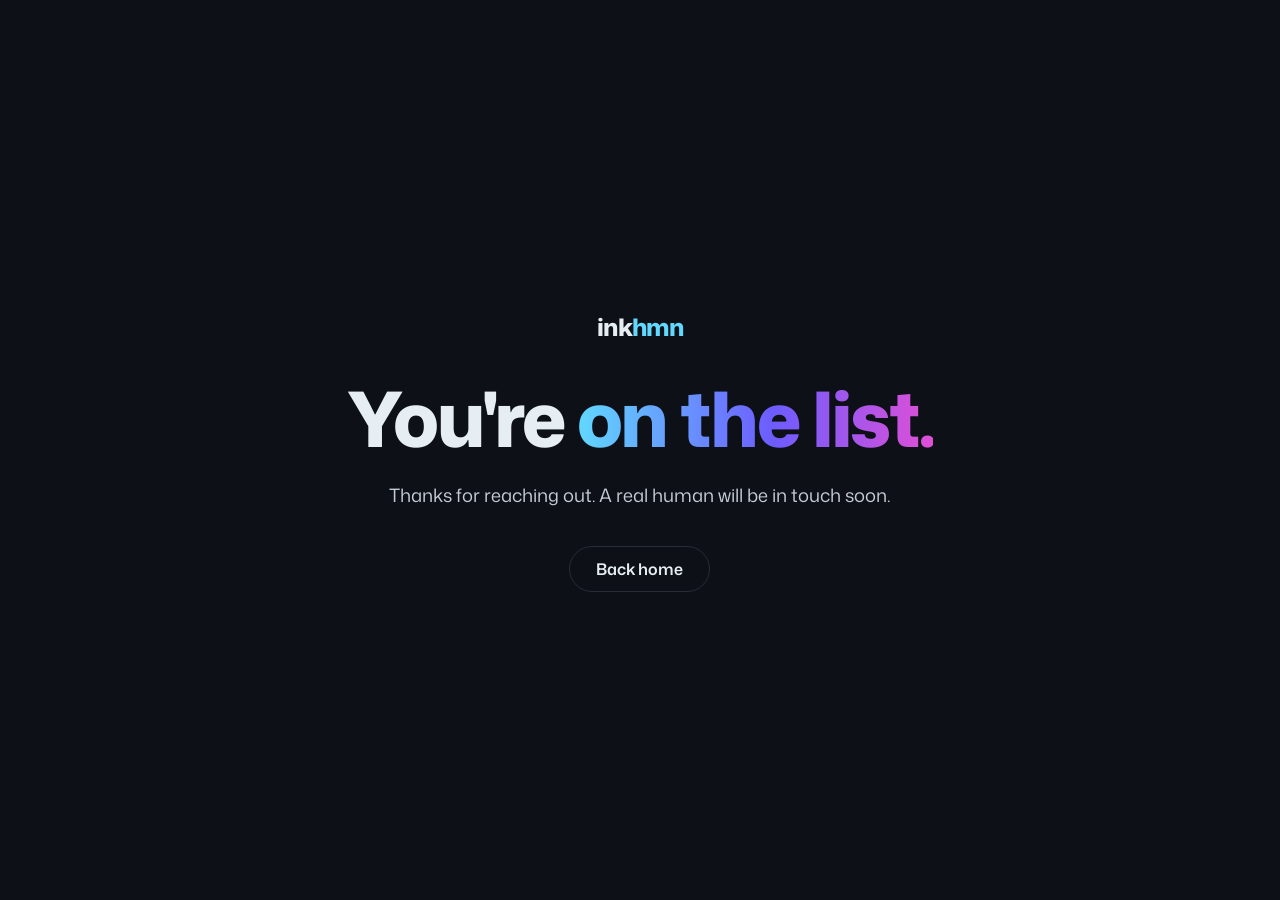
==== thanks.html @ 6af5d6a3 "Add inkhmn landing page for Netlify Static HTML/CSS landing page for a curated ink company, styled a" ====
<!doctype html>
<html lang="en">
<head>
  <meta charset="utf-8" />
  <meta name="viewport" content="width=device-width, initial-scale=1" />
  <title>You're on the list · inkhmn</title>
  <meta name="theme-color" content="#0D1117" />
  <link rel="icon" href="/favicon.svg" type="image/svg+xml" />
  <link rel="preconnect" href="https://fonts.googleapis.com" />
  <link rel="preconnect" href="https://fonts.gstatic.com" crossorigin />
  <link href="https://fonts.googleapis.com/css2?family=Mona+Sans:wght@200..900&display=swap" rel="stylesheet" />
  <link rel="stylesheet" href="/styles.css" />
</head>
<body>
  <main class="thanks">
    <div>
      <a href="/" class="wordmark">ink<span>hmn</span></a>
      <h1 style="margin-top:32px">You're <span class="grad">on the list.</span></h1>
      <p class="lede" style="margin:24px auto 36px">Thanks for reaching out. A real human will be in touch soon.</p>
      <a href="/" class="btn btn--ghost">Back home</a>
    </div>
  </main>
</body>
</html>
---- styles.css ----
:root {
  --bg: #0d1117;
  --bg-deep: #04121b;
  --surface: #161b22;
  --border: #262d36;
  --text: #e6edf3;
  --muted: #9fa8b3;
  --soft: #c3cbd4;
  --cyan: #61d8fe;
  --magenta: #e04fd6;
  --indigo: #6d5cff;
  --radius: 14px;
  --font: "Mona Sans", ui-sans-serif, system-ui, -apple-system, "Segoe UI", sans-serif;
}

* { box-sizing: border-box; }

html { scroll-behavior: smooth; }

body {
  margin: 0;
  background: var(--bg);
  color: var(--text);
  font-family: var(--font);
  font-size: 16px;
  line-height: 1.6;
  -webkit-font-smoothing: antialiased;
}

a { color: inherit; }

.wrap {
  width: 100%;
  max-width: 1120px;
  margin: 0 auto;
  padding: 0 24px;
}

.skip {
  position: absolute;
  left: -9999px;
}
.skip:focus { left: 16px; top: 16px; z-index: 100; background: var(--cyan); color: var(--bg-deep); padding: 8px 14px; border-radius: 999px; }

.sr-only, .hidden {
  position: absolute; width: 1px; height: 1px; overflow: hidden; clip: rect(0 0 0 0); white-space: nowrap;
}

.muted { color: var(--muted); }

.grad {
  background: linear-gradient(90deg, var(--cyan), var(--indigo) 55%, var(--magenta));
  -webkit-background-clip: text;
  background-clip: text;
  color: transparent;
}

/* Wordmark */
.wordmark {
  font-weight: 800;
  font-size: 1.5rem;
  letter-spacing: -0.03em;
  text-decoration: none;
}
.wordmark span { color: var(--cyan); }
.wordmark--sm { font-size: 1.125rem; }

/* Buttons */
.btn {
  display: inline-flex;
  align-items: center;
  justify-content: center;
  gap: 8px;
  padding: 14px 26px;
  border: 1px solid var(--cyan);
  border-radius: 999px;
  background: var(--cyan);
  color: var(--bg-deep);
  font: 600 1rem/1 var(--font);
  text-decoration: none;
  cursor: pointer;
  transition: transform .15s ease, box-shadow .2s ease;
}
.btn:hover { transform: translateY(-1px); box-shadow: 0 0 0 6px rgba(97, 216, 254, .15); }
.btn--ghost { background: transparent; color: var(--text); border-color: var(--border); }
.btn--ghost:hover { border-color: var(--soft); box-shadow: none; }
.btn--sm { padding: 9px 18px; font-size: .9rem; }

.link {
  color: var(--cyan);
  font-weight: 600;
  text-decoration: none;
}
.link:hover { text-decoration: underline; }

/* Nav */
.nav {
  position: sticky;
  top: 0;
  z-index: 10;
  background: rgba(13, 17, 23, .8);
  backdrop-filter: blur(12px);
  border-bottom: 1px solid var(--border);
}
.nav__inner { display: flex; align-items: center; justify-content: space-between; height: 68px; }
.nav__links { display: flex; align-items: center; gap: 28px; }
.nav__links a:not(.btn) { color: var(--muted); text-decoration: none; font-size: .95rem; }
.nav__links a:not(.btn):hover { color: var(--text); }

/* Hero */
.hero {
  position: relative;
  overflow: hidden;
  padding: 120px 0 110px;
}
.hero__glow {
  position: absolute;
  inset: -30% -10% auto auto;
  width: 900px;
  height: 900px;
  background:
    radial-gradient(closest-side, rgba(224, 79, 214, .35), transparent 70%),
    radial-gradient(closest-side at 30% 60%, rgba(97, 216, 254, .30), transparent 70%),
    radial-gradient(closest-side at 70% 70%, rgba(109, 92, 255, .35), transparent 70%);
  filter: blur(40px);
  animation: drift 18s ease-in-out infinite alternate;
  pointer-events: none;
}
@keyframes drift {
  from { transform: translate(0, 0) rotate(0deg); }
  to { transform: translate(-80px, 60px) rotate(25deg); }
}
@media (prefers-reduced-motion: reduce) {
  .hero__glow { animation: none; }
  html { scroll-behavior: auto; }
}
.hero .wrap { position: relative; }

.eyebrow {
  margin: 0 0 20px;
  color: var(--soft);
  font-size: .85rem;
  letter-spacing: .12em;
  text-transform: uppercase;
}

h1 {
  margin: 0;
  font-size: clamp(2.4rem, 6.5vw, 4.75rem);
  line-height: 1.04;
  font-weight: 800;
  letter-spacing: -0.035em;
}
.lede {
  max-width: 620px;
  margin: 28px 0 40px;
  color: var(--soft);
  font-size: 1.15rem;
}
.cta-row { display: flex; flex-wrap: wrap; gap: 14px; }

/* Sections */
.section { padding: 100px 0; border-top: 1px solid var(--border); }
.section__title {
  margin: 0 0 48px;
  font-size: clamp(2rem, 4.5vw, 3.5rem);
  line-height: 1.08;
  font-weight: 750;
  letter-spacing: -0.03em;
}

h3 { margin: 0 0 10px; font-size: 1.35rem; letter-spacing: -0.01em; }

.cards {
  display: grid;
  grid-template-columns: repeat(auto-fit, minmax(260px, 1fr));
  gap: 20px;
}
.card {
  display: flex;
  flex-direction: column;
  padding: 30px;
  background: var(--surface);
  border: 1px solid var(--border);
  border-radius: var(--radius);
  transition: border-color .2s ease, transform .2s ease;
}
.card:hover { border-color: rgba(97, 216, 254, .5); transform: translateY(-3px); }
.card p { color: var(--soft); margin: 0 0 24px; }
.card .link { margin-top: auto; }
.card__tag {
  font-size: .78rem;
  letter-spacing: .06em;
  text-transform: uppercase;
  color: var(--muted) !important;
  margin-bottom: 18px !important;
}

.steps {
  list-style: none;
  margin: 0;
  padding: 0;
  display: grid;
  grid-template-columns: repeat(auto-fit, minmax(240px, 1fr));
  gap: 40px;
}
.step { padding-top: 24px; border-top: 2px solid var(--border); }
.step:first-child { border-top-color: var(--cyan); }
.step:nth-child(2) { border-top-color: var(--indigo); }
.step:nth-child(3) { border-top-color: var(--magenta); }
.step__num { display: block; color: var(--muted); font-weight: 600; margin-bottom: 14px; }
.step p { color: var(--soft); margin: 0; }

/* Band */
.band {
  padding: 110px 0;
  background:
    radial-gradient(60% 120% at 0% 0%, rgba(97, 216, 254, .12), transparent 60%),
    radial-gradient(60% 120% at 100% 100%, rgba(224, 79, 214, .14), transparent 60%),
    var(--bg-deep);
  border-top: 1px solid var(--border);
}
blockquote { margin: 0 0 64px; }
blockquote p {
  margin: 0;
  max-width: 900px;
  font-size: clamp(1.7rem, 3.8vw, 2.9rem);
  line-height: 1.15;
  font-weight: 700;
  letter-spacing: -0.025em;
}
.stats {
  list-style: none;
  margin: 0;
  padding: 0;
  display: grid;
  grid-template-columns: repeat(auto-fit, minmax(200px, 1fr));
  gap: 32px;
}
.stats strong { display: block; font-size: 2.6rem; font-weight: 800; color: var(--cyan); letter-spacing: -0.03em; }
.stats span { color: var(--soft); }

.manifesto {
  margin: 0 0 20px;
  max-width: 980px;
  font-size: clamp(1.6rem, 3.4vw, 2.6rem);
  line-height: 1.2;
  font-weight: 650;
  letter-spacing: -0.02em;
}

/* Join */
.join__inner {
  display: grid;
  grid-template-columns: 1fr 1fr;
  gap: 48px;
  align-items: center;
}
.join .section__title { margin-bottom: 16px; }
.form { display: flex; flex-direction: column; gap: 12px; }
.form input,
.form select {
  width: 100%;
  padding: 15px 20px;
  background: var(--surface);
  border: 1px solid var(--border);
  border-radius: 999px;
  color: var(--text);
  font: 1rem var(--font);
  appearance: none;
}
.form input:focus,
.form select:focus { outline: none; border-color: var(--cyan); box-shadow: 0 0 0 4px rgba(97, 216, 254, .15); }

/* Footer */
.footer { padding: 36px 0; border-top: 1px solid var(--border); font-size: .9rem; }
.footer__inner { display: flex; flex-wrap: wrap; gap: 12px; justify-content: space-between; align-items: center; }

/* Thanks page */
.thanks { min-height: 100vh; display: grid; place-items: center; text-align: center; padding: 24px; }

@media (max-width: 760px) {
  .wrap { padding: 0 16px; }
  .nav__links a:not(.btn) { display: none; }
  .hero { padding: 80px 0 70px; }
  .section, .band { padding: 72px 0; }
  .join__inner { grid-template-columns: 1fr; gap: 28px; }
}
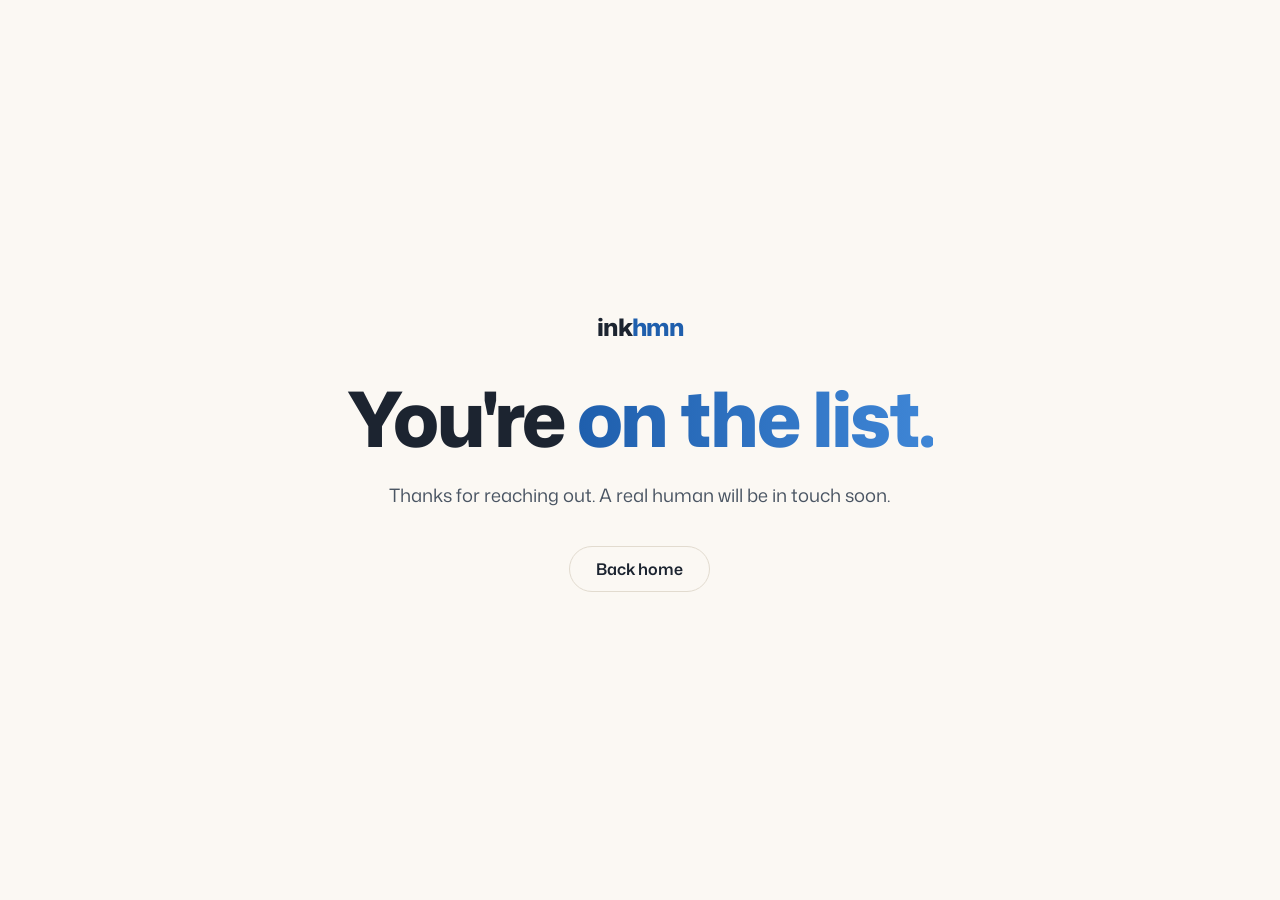
==== commit 39160594: "Phase 0: add light, dark and system themes Blue, beige and grey palette defined as CSS tokens for li" ====
--- a/thanks.html
+++ b/thanks.html
@@ -4,12 +4,15 @@
   <meta charset="utf-8" />
   <meta name="viewport" content="width=device-width, initial-scale=1" />
   <title>You're on the list · inkhmn</title>
-  <meta name="theme-color" content="#0D1117" />
+  <meta name="color-scheme" content="light dark" />
+  <meta name="theme-color" content="#FBF8F3" media="(prefers-color-scheme: light)" />
+  <meta name="theme-color" content="#10161F" media="(prefers-color-scheme: dark)" />
   <link rel="icon" href="/favicon.svg" type="image/svg+xml" />
   <link rel="preconnect" href="https://fonts.googleapis.com" />
   <link rel="preconnect" href="https://fonts.gstatic.com" crossorigin />
   <link href="https://fonts.googleapis.com/css2?family=Mona+Sans:wght@200..900&display=swap" rel="stylesheet" />
   <link rel="stylesheet" href="/styles.css" />
+  <script src="/theme.js"></script>
 </head>
 <body>
   <main class="thanks">
--- a/styles.css
+++ b/styles.css
@@ -1,16 +1,67 @@
+/* Light theme is the base. Dark applies when chosen, or under "System"
+   (no data-theme) when the OS prefers dark. */
 :root {
-  --bg: #0d1117;
-  --bg-deep: #04121b;
-  --surface: #161b22;
-  --border: #262d36;
-  --text: #e6edf3;
-  --muted: #9fa8b3;
-  --soft: #c3cbd4;
-  --cyan: #61d8fe;
-  --magenta: #e04fd6;
-  --indigo: #6d5cff;
+  --bg: #fbf8f3;
+  --bg-alt: #f2ebdf;
+  --surface: #ffffff;
+  --border: #e2dbcf;
+  --text: #1c2430;
+  --soft: #4a5563;
+  --muted: #646d78;
+  --accent: #1f5fad;
+  --accent-2: #3f86d6;
+  --on-accent: #ffffff;
+  --tan: #cbb593;
+  --nav-bg: rgba(251, 248, 243, .85);
+  --ring: rgba(31, 95, 173, .18);
+  --glow-a: rgba(63, 134, 214, .28);
+  --glow-b: rgba(203, 181, 147, .45);
+  --shadow: 0 1px 2px rgba(28, 36, 48, .05), 0 8px 24px rgba(28, 36, 48, .06);
   --radius: 14px;
   --font: "Mona Sans", ui-sans-serif, system-ui, -apple-system, "Segoe UI", sans-serif;
+  color-scheme: light;
+}
+
+@media (prefers-color-scheme: dark) {
+  :root:not([data-theme="light"]) {
+    --bg: #10161f;
+    --bg-alt: #0b1119;
+    --surface: #18212d;
+    --border: #2a3442;
+    --text: #eee8de;
+    --soft: #c3c9d1;
+    --muted: #9aa3ae;
+    --accent: #6fa8f0;
+    --accent-2: #9cc4f5;
+    --on-accent: #0b1119;
+    --tan: #d8c7aa;
+    --nav-bg: rgba(16, 22, 31, .82);
+    --ring: rgba(111, 168, 240, .22);
+    --glow-a: rgba(111, 168, 240, .22);
+    --glow-b: rgba(216, 199, 170, .14);
+    --shadow: none;
+    color-scheme: dark;
+  }
+}
+
+:root[data-theme="dark"] {
+  --bg: #10161f;
+  --bg-alt: #0b1119;
+  --surface: #18212d;
+  --border: #2a3442;
+  --text: #eee8de;
+  --soft: #c3c9d1;
+  --muted: #9aa3ae;
+  --accent: #6fa8f0;
+  --accent-2: #9cc4f5;
+  --on-accent: #0b1119;
+  --tan: #d8c7aa;
+  --nav-bg: rgba(16, 22, 31, .82);
+  --ring: rgba(111, 168, 240, .22);
+  --glow-a: rgba(111, 168, 240, .22);
+  --glow-b: rgba(216, 199, 170, .14);
+  --shadow: none;
+  color-scheme: dark;
 }
 
 * { box-sizing: border-box; }
@@ -21,6 +72,7 @@
   margin: 0;
   background: var(--bg);
   color: var(--text);
+  transition: background-color .2s ease, color .2s ease;
   font-family: var(--font);
   font-size: 16px;
   line-height: 1.6;
@@ -40,7 +92,7 @@
   position: absolute;
   left: -9999px;
 }
-.skip:focus { left: 16px; top: 16px; z-index: 100; background: var(--cyan); color: var(--bg-deep); padding: 8px 14px; border-radius: 999px; }
+.skip:focus { left: 16px; top: 16px; z-index: 100; background: var(--accent); color: var(--on-accent); padding: 8px 14px; border-radius: 999px; }
 
 .sr-only, .hidden {
   position: absolute; width: 1px; height: 1px; overflow: hidden; clip: rect(0 0 0 0); white-space: nowrap;
@@ -49,7 +101,7 @@
 .muted { color: var(--muted); }
 
 .grad {
-  background: linear-gradient(90deg, var(--cyan), var(--indigo) 55%, var(--magenta));
+  background: linear-gradient(90deg, var(--accent), var(--accent-2));
   -webkit-background-clip: text;
   background-clip: text;
   color: transparent;
@@ -62,7 +114,7 @@
   letter-spacing: -0.03em;
   text-decoration: none;
 }
-.wordmark span { color: var(--cyan); }
+.wordmark span { color: var(--accent); }
 .wordmark--sm { font-size: 1.125rem; }
 
 /* Buttons */
@@ -72,22 +124,22 @@
   justify-content: center;
   gap: 8px;
   padding: 14px 26px;
-  border: 1px solid var(--cyan);
+  border: 1px solid var(--accent);
   border-radius: 999px;
-  background: var(--cyan);
-  color: var(--bg-deep);
+  background: var(--accent);
+  color: var(--on-accent);
   font: 600 1rem/1 var(--font);
   text-decoration: none;
   cursor: pointer;
   transition: transform .15s ease, box-shadow .2s ease;
 }
-.btn:hover { transform: translateY(-1px); box-shadow: 0 0 0 6px rgba(97, 216, 254, .15); }
+.btn:hover { transform: translateY(-1px); box-shadow: 0 0 0 6px var(--ring); }
 .btn--ghost { background: transparent; color: var(--text); border-color: var(--border); }
 .btn--ghost:hover { border-color: var(--soft); box-shadow: none; }
 .btn--sm { padding: 9px 18px; font-size: .9rem; }
 
 .link {
-  color: var(--cyan);
+  color: var(--accent);
   font-weight: 600;
   text-decoration: none;
 }
@@ -98,7 +150,7 @@
   position: sticky;
   top: 0;
   z-index: 10;
-  background: rgba(13, 17, 23, .8);
+  background: var(--nav-bg);
   backdrop-filter: blur(12px);
   border-bottom: 1px solid var(--border);
 }
@@ -119,9 +171,9 @@
   width: 900px;
   height: 900px;
   background:
-    radial-gradient(closest-side, rgba(224, 79, 214, .35), transparent 70%),
-    radial-gradient(closest-side at 30% 60%, rgba(97, 216, 254, .30), transparent 70%),
-    radial-gradient(closest-side at 70% 70%, rgba(109, 92, 255, .35), transparent 70%);
+    radial-gradient(closest-side, var(--glow-b), transparent 70%),
+    radial-gradient(closest-side at 30% 60%, var(--glow-a), transparent 70%),
+    radial-gradient(closest-side at 70% 70%, var(--glow-a), transparent 70%);
   filter: blur(40px);
   animation: drift 18s ease-in-out infinite alternate;
   pointer-events: none;
@@ -183,9 +235,10 @@
   background: var(--surface);
   border: 1px solid var(--border);
   border-radius: var(--radius);
+  box-shadow: var(--shadow);
   transition: border-color .2s ease, transform .2s ease;
 }
-.card:hover { border-color: rgba(97, 216, 254, .5); transform: translateY(-3px); }
+.card:hover { border-color: var(--accent); transform: translateY(-3px); }
 .card p { color: var(--soft); margin: 0 0 24px; }
 .card .link { margin-top: auto; }
 .card__tag {
@@ -205,9 +258,9 @@
   gap: 40px;
 }
 .step { padding-top: 24px; border-top: 2px solid var(--border); }
-.step:first-child { border-top-color: var(--cyan); }
-.step:nth-child(2) { border-top-color: var(--indigo); }
-.step:nth-child(3) { border-top-color: var(--magenta); }
+.step:first-child { border-top-color: var(--accent); }
+.step:nth-child(2) { border-top-color: var(--accent-2); }
+.step:nth-child(3) { border-top-color: var(--tan); }
 .step__num { display: block; color: var(--muted); font-weight: 600; margin-bottom: 14px; }
 .step p { color: var(--soft); margin: 0; }
 
@@ -215,9 +268,9 @@
 .band {
   padding: 110px 0;
   background:
-    radial-gradient(60% 120% at 0% 0%, rgba(97, 216, 254, .12), transparent 60%),
-    radial-gradient(60% 120% at 100% 100%, rgba(224, 79, 214, .14), transparent 60%),
-    var(--bg-deep);
+    radial-gradient(60% 120% at 0% 0%, var(--glow-a), transparent 60%),
+    radial-gradient(60% 120% at 100% 100%, var(--glow-b), transparent 60%),
+    var(--bg-alt);
   border-top: 1px solid var(--border);
 }
 blockquote { margin: 0 0 64px; }
@@ -237,7 +290,7 @@
   grid-template-columns: repeat(auto-fit, minmax(200px, 1fr));
   gap: 32px;
 }
-.stats strong { display: block; font-size: 2.6rem; font-weight: 800; color: var(--cyan); letter-spacing: -0.03em; }
+.stats strong { display: block; font-size: 2.6rem; font-weight: 800; color: var(--accent); letter-spacing: -0.03em; }
 .stats span { color: var(--soft); }
 
 .manifesto {
@@ -270,7 +323,33 @@
   appearance: none;
 }
 .form input:focus,
-.form select:focus { outline: none; border-color: var(--cyan); box-shadow: 0 0 0 4px rgba(97, 216, 254, .15); }
+.form select:focus { outline: none; border-color: var(--accent); box-shadow: 0 0 0 4px var(--ring); }
+
+/* Theme switch */
+.theme-switch {
+  display: inline-flex;
+  padding: 3px;
+  gap: 2px;
+  border: 1px solid var(--border);
+  border-radius: 999px;
+  background: var(--surface);
+}
+.theme-switch button {
+  display: grid;
+  place-items: center;
+  width: 30px;
+  height: 30px;
+  padding: 0;
+  border: 0;
+  border-radius: 999px;
+  background: transparent;
+  color: var(--muted);
+  cursor: pointer;
+}
+.theme-switch button:hover { color: var(--text); }
+.theme-switch button[aria-pressed="true"] { background: var(--accent); color: var(--on-accent); }
+.theme-switch button:focus-visible { outline: 2px solid var(--accent); outline-offset: 2px; }
+.theme-switch svg { width: 16px; height: 16px; fill: none; stroke: currentColor; stroke-width: 2; stroke-linecap: round; stroke-linejoin: round; }
 
 /* Footer */
 .footer { padding: 36px 0; border-top: 1px solid var(--border); font-size: .9rem; }
@@ -281,8 +360,13 @@
 
 @media (max-width: 760px) {
   .wrap { padding: 0 16px; }
+  .nav__links { gap: 12px; }
   .nav__links a:not(.btn) { display: none; }
   .hero { padding: 80px 0 70px; }
   .section, .band { padding: 72px 0; }
   .join__inner { grid-template-columns: 1fr; gap: 28px; }
 }
+
+@media (max-width: 420px) {
+  .nav .btn { display: none; }
+}
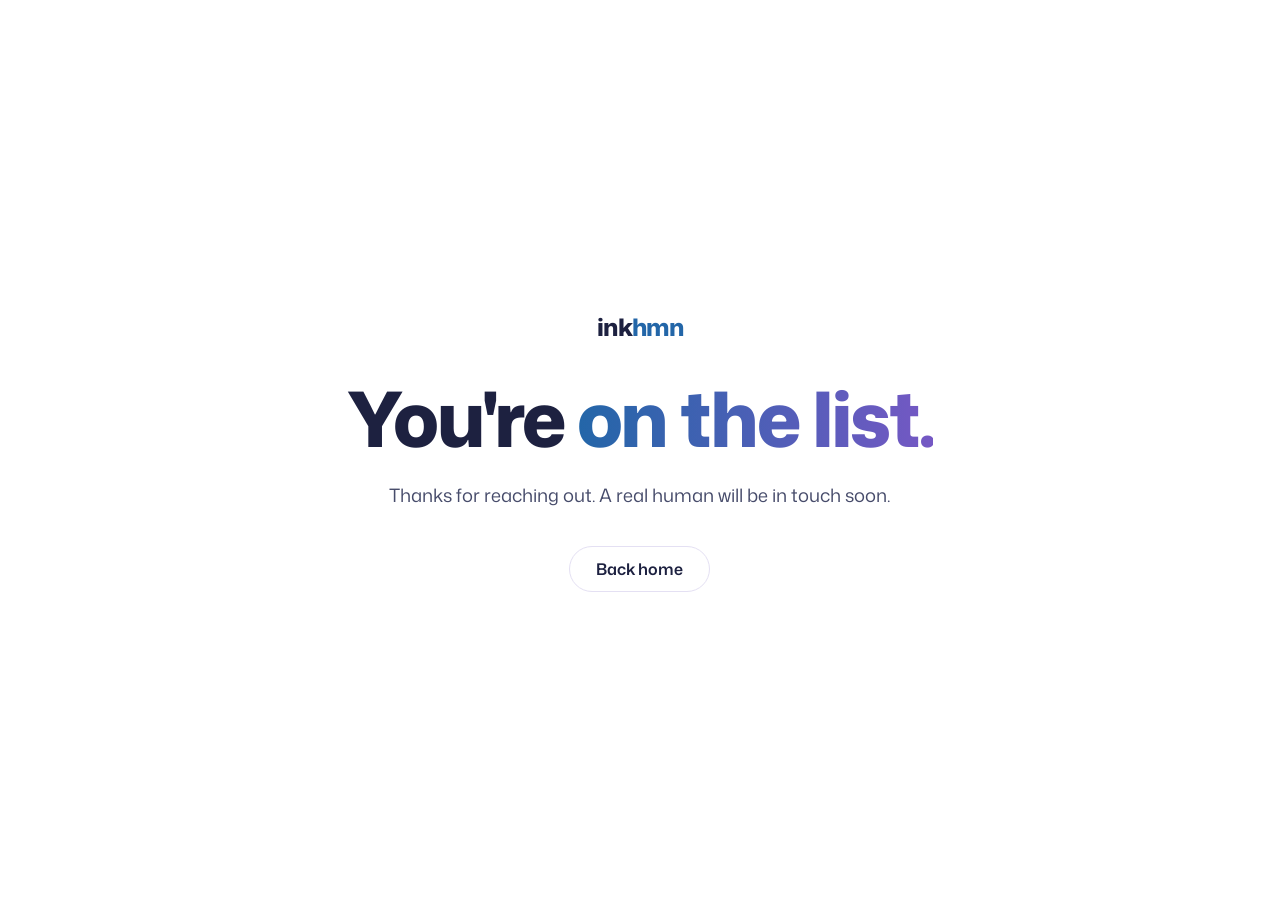
==== commit 067db2f3: "Make layout responsive and switch to light blue, white and lavender - Mobile menu (toggle under 760p" ====
--- a/thanks.html
+++ b/thanks.html
@@ -5,8 +5,8 @@
   <meta name="viewport" content="width=device-width, initial-scale=1" />
   <title>You're on the list · inkhmn</title>
   <meta name="color-scheme" content="light dark" />
-  <meta name="theme-color" content="#FBF8F3" media="(prefers-color-scheme: light)" />
-  <meta name="theme-color" content="#10161F" media="(prefers-color-scheme: dark)" />
+  <meta name="theme-color" content="#FFFFFF" media="(prefers-color-scheme: light)" />
+  <meta name="theme-color" content="#12142A" media="(prefers-color-scheme: dark)" />
   <link rel="icon" href="/favicon.svg" type="image/svg+xml" />
   <link rel="preconnect" href="https://fonts.googleapis.com" />
   <link rel="preconnect" href="https://fonts.gstatic.com" crossorigin />
--- a/styles.css
+++ b/styles.css
@@ -1,22 +1,24 @@
 /* Light theme is the base. Dark applies when chosen, or under "System"
    (no data-theme) when the OS prefers dark. */
 :root {
-  --bg: #fbf8f3;
-  --bg-alt: #f2ebdf;
+  --bg: #ffffff;
+  --bg-alt: #f5f2fd;
   --surface: #ffffff;
-  --border: #e2dbcf;
-  --text: #1c2430;
-  --soft: #4a5563;
-  --muted: #646d78;
-  --accent: #1f5fad;
-  --accent-2: #3f86d6;
+  --border: #e4e0f3;
+  --text: #1d2140;
+  --soft: #474c6b;
+  --muted: #5f6482;
+  --accent: #2366a8;
+  --accent-2: #7558c4;
   --on-accent: #ffffff;
-  --tan: #cbb593;
-  --nav-bg: rgba(251, 248, 243, .85);
-  --ring: rgba(31, 95, 173, .18);
-  --glow-a: rgba(63, 134, 214, .28);
-  --glow-b: rgba(203, 181, 147, .45);
-  --shadow: 0 1px 2px rgba(28, 36, 48, .05), 0 8px 24px rgba(28, 36, 48, .06);
+  --btn: #8ccdf5;
+  --on-btn: #0e2440;
+  --lavender: #b9a6ee;
+  --nav-bg: rgba(255, 255, 255, .85);
+  --ring: rgba(140, 205, 245, .35);
+  --glow-a: rgba(140, 205, 245, .45);
+  --glow-b: rgba(185, 166, 238, .45);
+  --shadow: 0 1px 2px rgba(29, 33, 64, .04), 0 8px 24px rgba(117, 88, 196, .08);
   --radius: 14px;
   --font: "Mona Sans", ui-sans-serif, system-ui, -apple-system, "Segoe UI", sans-serif;
   color-scheme: light;
@@ -24,42 +26,46 @@
 
 @media (prefers-color-scheme: dark) {
   :root:not([data-theme="light"]) {
-    --bg: #10161f;
-    --bg-alt: #0b1119;
-    --surface: #18212d;
-    --border: #2a3442;
-    --text: #eee8de;
-    --soft: #c3c9d1;
-    --muted: #9aa3ae;
-    --accent: #6fa8f0;
-    --accent-2: #9cc4f5;
-    --on-accent: #0b1119;
-    --tan: #d8c7aa;
-    --nav-bg: rgba(16, 22, 31, .82);
-    --ring: rgba(111, 168, 240, .22);
-    --glow-a: rgba(111, 168, 240, .22);
-    --glow-b: rgba(216, 199, 170, .14);
+    --bg: #12142a;
+    --bg-alt: #0d0f20;
+    --surface: #1b1e38;
+    --border: #2d3154;
+    --text: #f5f4fc;
+    --soft: #cacce2;
+    --muted: #a1a4c0;
+    --accent: #8ccdf5;
+    --accent-2: #c3b3f3;
+    --on-accent: #0d1530;
+    --btn: #8ccdf5;
+    --on-btn: #0d1530;
+    --lavender: #b9a6ee;
+    --nav-bg: rgba(18, 20, 42, .82);
+    --ring: rgba(140, 205, 245, .25);
+    --glow-a: rgba(140, 205, 245, .20);
+    --glow-b: rgba(185, 166, 238, .22);
     --shadow: none;
     color-scheme: dark;
   }
 }
 
 :root[data-theme="dark"] {
-  --bg: #10161f;
-  --bg-alt: #0b1119;
-  --surface: #18212d;
-  --border: #2a3442;
-  --text: #eee8de;
-  --soft: #c3c9d1;
-  --muted: #9aa3ae;
-  --accent: #6fa8f0;
-  --accent-2: #9cc4f5;
-  --on-accent: #0b1119;
-  --tan: #d8c7aa;
-  --nav-bg: rgba(16, 22, 31, .82);
-  --ring: rgba(111, 168, 240, .22);
-  --glow-a: rgba(111, 168, 240, .22);
-  --glow-b: rgba(216, 199, 170, .14);
+  --bg: #12142a;
+  --bg-alt: #0d0f20;
+  --surface: #1b1e38;
+  --border: #2d3154;
+  --text: #f5f4fc;
+  --soft: #cacce2;
+  --muted: #a1a4c0;
+  --accent: #8ccdf5;
+  --accent-2: #c3b3f3;
+  --on-accent: #0d1530;
+  --btn: #8ccdf5;
+  --on-btn: #0d1530;
+  --lavender: #b9a6ee;
+  --nav-bg: rgba(18, 20, 42, .82);
+  --ring: rgba(140, 205, 245, .25);
+  --glow-a: rgba(140, 205, 245, .20);
+  --glow-b: rgba(185, 166, 238, .22);
   --shadow: none;
   color-scheme: dark;
 }
@@ -124,10 +130,10 @@
   justify-content: center;
   gap: 8px;
   padding: 14px 26px;
-  border: 1px solid var(--accent);
+  border: 1px solid var(--btn);
   border-radius: 999px;
-  background: var(--accent);
-  color: var(--on-accent);
+  background: var(--btn);
+  color: var(--on-btn);
   font: 600 1rem/1 var(--font);
   text-decoration: none;
   cursor: pointer;
@@ -260,7 +266,7 @@
 .step { padding-top: 24px; border-top: 2px solid var(--border); }
 .step:first-child { border-top-color: var(--accent); }
 .step:nth-child(2) { border-top-color: var(--accent-2); }
-.step:nth-child(3) { border-top-color: var(--tan); }
+.step:nth-child(3) { border-top-color: var(--lavender); }
 .step__num { display: block; color: var(--muted); font-weight: 600; margin-bottom: 14px; }
 .step p { color: var(--soft); margin: 0; }
 
@@ -347,9 +353,40 @@
   cursor: pointer;
 }
 .theme-switch button:hover { color: var(--text); }
-.theme-switch button[aria-pressed="true"] { background: var(--accent); color: var(--on-accent); }
+.theme-switch button[aria-pressed="true"] { background: var(--btn); color: var(--on-btn); }
 .theme-switch button:focus-visible { outline: 2px solid var(--accent); outline-offset: 2px; }
 .theme-switch svg { width: 16px; height: 16px; fill: none; stroke: currentColor; stroke-width: 2; stroke-linecap: round; stroke-linejoin: round; }
+
+/* Mobile menu */
+.nav__toggle {
+  display: none;
+  place-items: center;
+  width: 40px;
+  height: 40px;
+  padding: 0;
+  border: 1px solid var(--border);
+  border-radius: 999px;
+  background: var(--surface);
+  color: var(--text);
+  cursor: pointer;
+}
+.nav__toggle svg { width: 20px; height: 20px; fill: none; stroke: currentColor; stroke-width: 2; stroke-linecap: round; }
+.nav__toggle .i-close { display: none; }
+.nav__toggle[aria-expanded="true"] .i-open { display: none; }
+.nav__toggle[aria-expanded="true"] .i-close { display: inline; }
+.nav__toggle:focus-visible { outline: 2px solid var(--accent); outline-offset: 2px; }
+
+.mobile-menu { border-top: 1px solid var(--border); }
+.mobile-menu[hidden] { display: none; }
+.mobile-menu .wrap { display: flex; flex-direction: column; padding-top: 8px; padding-bottom: 20px; }
+.mobile-menu a:not(.btn) {
+  padding: 14px 0;
+  border-bottom: 1px solid var(--border);
+  color: var(--text);
+  text-decoration: none;
+  font-size: 1.05rem;
+}
+.mobile-menu .btn { margin-top: 18px; }
 
 /* Footer */
 .footer { padding: 36px 0; border-top: 1px solid var(--border); font-size: .9rem; }
@@ -358,15 +395,40 @@
 /* Thanks page */
 .thanks { min-height: 100vh; display: grid; place-items: center; text-align: center; padding: 24px; }
 
+/* Tablet: 2 columns, with an odd last card spanning the full row */
+@media (max-width: 960px) {
+  .cards { grid-template-columns: repeat(2, 1fr); }
+  .cards .card:last-child:nth-child(odd) { grid-column: 1 / -1; }
+  .steps { grid-template-columns: repeat(3, 1fr); gap: 24px; }
+  .join__inner { grid-template-columns: 1fr; gap: 28px; max-width: 640px; }
+}
+
+/* Phone */
 @media (max-width: 760px) {
   .wrap { padding: 0 16px; }
-  .nav__links { gap: 12px; }
-  .nav__links a:not(.btn) { display: none; }
-  .hero { padding: 80px 0 70px; }
-  .section, .band { padding: 72px 0; }
-  .join__inner { grid-template-columns: 1fr; gap: 28px; }
+  .nav__inner { height: 60px; }
+  .nav__links { gap: 8px; }
+  .nav__links > a, .nav__cta { display: none; }
+  .nav__toggle { display: grid; }
+  .hero { padding: 64px 0 64px; }
+  .lede { font-size: 1.05rem; margin: 22px 0 32px; }
+  .section, .band { padding: 64px 0; }
+  .section__title { margin-bottom: 32px; }
+  .cards, .steps { grid-template-columns: 1fr; }
+  .cards .card:last-child:nth-child(odd) { grid-column: auto; }
+  .card { padding: 24px; }
+  .steps { gap: 32px; }
+  blockquote { margin-bottom: 44px; }
+  .stats { gap: 24px; }
+  .join__inner { max-width: none; }
 }
 
 @media (max-width: 420px) {
-  .nav .btn { display: none; }
-}
+  .cta-row .btn { flex: 1 1 100%; }
+}
+
+/* Bigger tap targets on touch screens */
+@media (pointer: coarse) {
+  .theme-switch button { width: 36px; height: 36px; }
+  .nav__toggle { width: 44px; height: 44px; }
+}
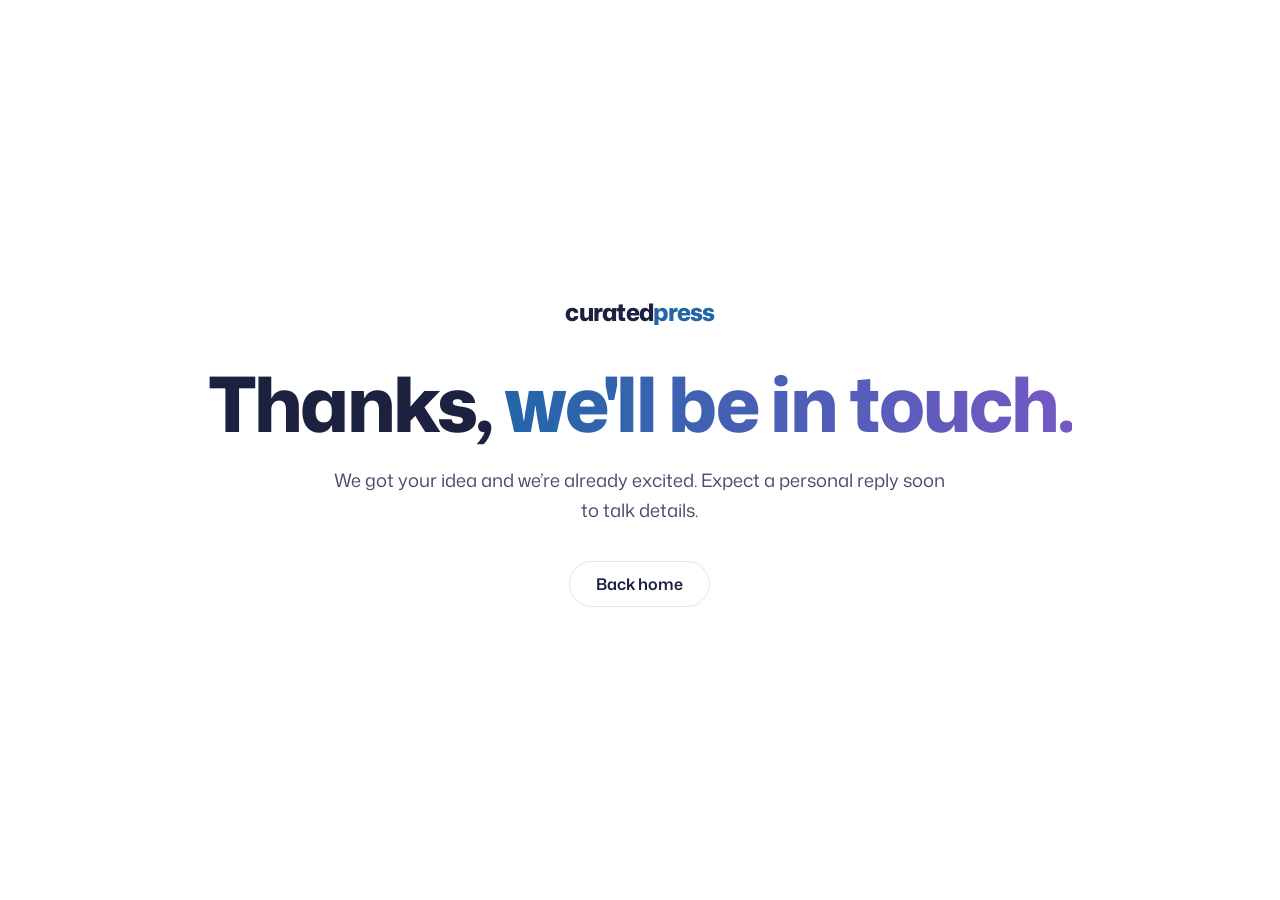
==== commit dffc2e7e: "Rebrand to Curated Press and add heat press illustration - Copy now covers party labels, graduation " ====
--- a/thanks.html
+++ b/thanks.html
@@ -3,7 +3,7 @@
 <head>
   <meta charset="utf-8" />
   <meta name="viewport" content="width=device-width, initial-scale=1" />
-  <title>You're on the list · inkhmn</title>
+  <title>Thanks · Curated Press</title>
   <meta name="color-scheme" content="light dark" />
   <meta name="theme-color" content="#FFFFFF" media="(prefers-color-scheme: light)" />
   <meta name="theme-color" content="#12142A" media="(prefers-color-scheme: dark)" />
@@ -17,9 +17,9 @@
 <body>
   <main class="thanks">
     <div>
-      <a href="/" class="wordmark">ink<span>hmn</span></a>
-      <h1 style="margin-top:32px">You're <span class="grad">on the list.</span></h1>
-      <p class="lede" style="margin:24px auto 36px">Thanks for reaching out. A real human will be in touch soon.</p>
+      <a href="/" class="wordmark">curated<span>press</span></a>
+      <h1 style="margin-top:32px">Thanks, <span class="grad">we'll be in touch.</span></h1>
+      <p class="lede" style="margin:24px auto 36px">We got your idea and we’re already excited. Expect a personal reply soon to talk details.</p>
       <a href="/" class="btn btn--ghost">Back home</a>
     </div>
   </main>
--- a/styles.css
+++ b/styles.css
@@ -193,6 +193,36 @@
   html { scroll-behavior: auto; }
 }
 .hero .wrap { position: relative; }
+.hero__grid {
+  display: grid;
+  grid-template-columns: minmax(0, 1.15fr) minmax(0, 1fr);
+  gap: 48px;
+  align-items: center;
+}
+.hero h1 { font-size: clamp(2.3rem, 5vw, 4.1rem); }
+.grad--block { display: block; }
+.hero__art { margin: 0; }
+.hero__art svg { display: block; width: 100%; height: auto; }
+
+/* Press illustration: colors follow the theme */
+.p-shadow { fill: var(--glow-b); }
+.p-body { fill: var(--accent); }
+.p-hinge { fill: var(--accent-2); }
+.p-dot, .p-screen { fill: var(--bg); }
+.p-temp { fill: var(--accent); font: 700 12px var(--font); }
+.p-handle { fill: var(--btn); }
+.p-plate { fill: var(--lavender); }
+.p-metal { fill: var(--muted); }
+.p-pad { fill: var(--surface); stroke: var(--border); stroke-width: 2; }
+.p-cap { fill: var(--text); }
+.p-tassel { fill: none; stroke: var(--lavender); stroke-width: 3; stroke-linecap: round; stroke-linejoin: round; }
+.p-tassel-end { fill: var(--lavender); }
+.p-star { fill: var(--btn); }
+.p-heat { fill: none; stroke: var(--lavender); stroke-width: 3; stroke-linecap: round; opacity: .8; }
+.p-sheet { fill: var(--surface); stroke: var(--border); stroke-width: 2; }
+.p-label-a { fill: var(--btn); }
+.p-label-b { fill: var(--lavender); }
+.p-label-line { fill: var(--border); }
 
 .eyebrow {
   margin: 0 0 20px;
@@ -296,7 +326,7 @@
   grid-template-columns: repeat(auto-fit, minmax(200px, 1fr));
   gap: 32px;
 }
-.stats strong { display: block; font-size: 2.6rem; font-weight: 800; color: var(--accent); letter-spacing: -0.03em; }
+.stats strong { display: block; margin-bottom: 4px; font-size: clamp(1.6rem, 3vw, 2.1rem); font-weight: 800; color: var(--accent); letter-spacing: -0.03em; }
 .stats span { color: var(--soft); }
 
 .manifesto {
@@ -316,9 +346,12 @@
   align-items: center;
 }
 .join .section__title { margin-bottom: 16px; }
-.form { display: flex; flex-direction: column; gap: 12px; }
+.form { display: flex; flex-direction: column; gap: 8px; }
+.form label { font-size: .9rem; font-weight: 600; color: var(--soft); margin-top: 6px; }
+.form .btn { margin-top: 12px; }
 .form input,
-.form select {
+.form select,
+.form textarea {
   width: 100%;
   padding: 15px 20px;
   background: var(--surface);
@@ -328,8 +361,17 @@
   font: 1rem var(--font);
   appearance: none;
 }
+.form select {
+  padding-right: 44px;
+  background-image: url("data:image/svg+xml,%3Csvg xmlns='http://www.w3.org/2000/svg' viewBox='0 0 24 24' fill='none' stroke='%23878ba8' stroke-width='2' stroke-linecap='round'%3E%3Cpath d='M6 9l6 6 6-6'/%3E%3C/svg%3E");
+  background-repeat: no-repeat;
+  background-position: right 18px center;
+  background-size: 16px;
+}
+.form textarea { border-radius: var(--radius); resize: vertical; min-height: 110px; }
 .form input:focus,
-.form select:focus { outline: none; border-color: var(--accent); box-shadow: 0 0 0 4px var(--ring); }
+.form select:focus,
+.form textarea:focus { outline: none; border-color: var(--accent); box-shadow: 0 0 0 4px var(--ring); }
 
 /* Theme switch */
 .theme-switch {
@@ -394,6 +436,12 @@
 
 /* Thanks page */
 .thanks { min-height: 100vh; display: grid; place-items: center; text-align: center; padding: 24px; }
+
+/* Stack the hero below desktop widths */
+@media (max-width: 1024px) {
+  .hero__grid { grid-template-columns: 1fr; gap: 40px; }
+  .hero__art { max-width: 460px; }
+}
 
 /* Tablet: 2 columns, with an odd last card spanning the full row */
 @media (max-width: 960px) {
@@ -432,3 +480,11 @@
   .theme-switch button { width: 36px; height: 36px; }
   .nav__toggle { width: 44px; height: 44px; }
 }
+
+/* Smallest phones: keep the logo, theme switch and menu on one line */
+@media (max-width: 380px) {
+  .wordmark { font-size: 1.2rem; }
+  .nav__links { gap: 6px; }
+  .theme-switch button { width: 32px; height: 32px; }
+  .nav__toggle { width: 40px; height: 40px; }
+}
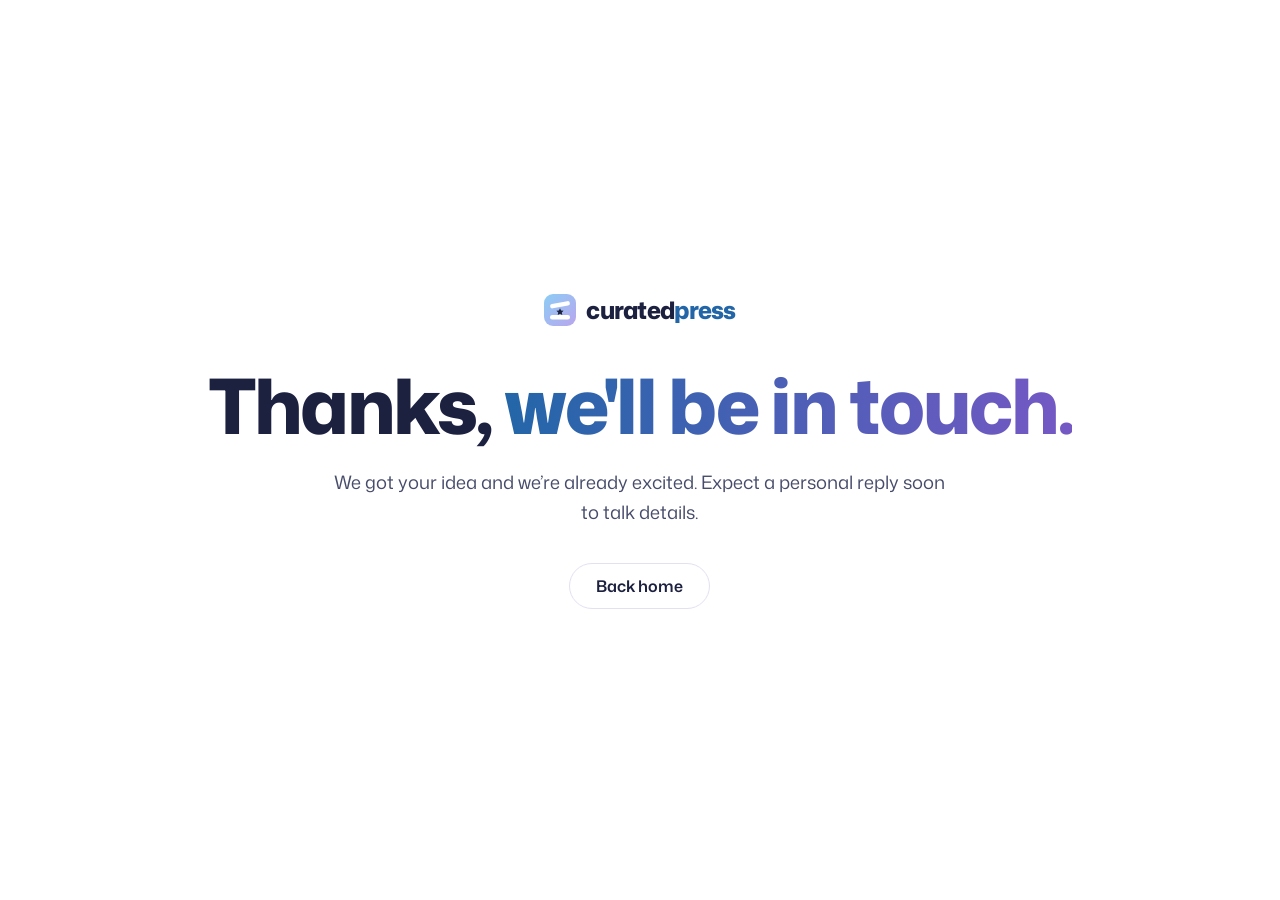
==== commit 88682e74: "Wave 1: logo, filterable gallery with photo viewer, FAQ and credits - Logo icon (press with star) in" ====
--- a/thanks.html
+++ b/thanks.html
@@ -17,7 +17,7 @@
 <body>
   <main class="thanks">
     <div>
-      <a href="/" class="wordmark">curated<span>press</span></a>
+      <a href="/" class="logo" aria-label="Curated Press home"><img src="/favicon.svg" class="logo__mark" alt="" /><span class="wordmark">curated<span>press</span></span></a>
       <h1 style="margin-top:32px">Thanks, <span class="grad">we'll be in touch.</span></h1>
       <p class="lede" style="margin:24px auto 36px">We got your idea and we’re already excited. Expect a personal reply soon to talk details.</p>
       <a href="/" class="btn btn--ghost">Back home</a>
--- a/styles.css
+++ b/styles.css
@@ -74,6 +74,9 @@
 
 html { scroll-behavior: smooth; }
 
+/* Keep section headings clear of the sticky top bar when jumping to them */
+section[id] { scroll-margin-top: 72px; }
+
 body {
   margin: 0;
   background: var(--bg);
@@ -122,6 +125,9 @@
 }
 .wordmark span { color: var(--accent); }
 .wordmark--sm { font-size: 1.125rem; }
+.logo { display: inline-flex; align-items: center; gap: 10px; color: inherit; text-decoration: none; }
+.logo__mark { width: 32px; height: 32px; flex: none; }
+.logo--sm .logo__mark { width: 26px; height: 26px; }
 
 /* Buttons */
 .btn {
@@ -430,9 +436,143 @@
 }
 .mobile-menu .btn { margin-top: 18px; }
 
+/* Gallery */
+.filters { display: flex; flex-wrap: wrap; gap: 8px; margin: -16px 0 28px; }
+.filter {
+  padding: 9px 16px;
+  border: 1px solid var(--border);
+  border-radius: 999px;
+  background: var(--surface);
+  color: var(--soft);
+  font: 600 .9rem var(--font);
+  cursor: pointer;
+}
+.filter:hover { color: var(--text); border-color: var(--accent); }
+.filter[aria-pressed="true"] { background: var(--btn); border-color: var(--btn); color: var(--on-btn); }
+.filter:focus-visible { outline: 2px solid var(--accent); outline-offset: 2px; }
+
+.gallery {
+  list-style: none;
+  margin: 0;
+  padding: 0;
+  display: grid;
+  grid-template-columns: repeat(4, 1fr);
+  gap: 16px;
+}
+.gallery__item[hidden] { display: none; }
+.gallery__open {
+  position: relative;
+  display: block;
+  width: 100%;
+  padding: 0;
+  border: 0;
+  border-radius: var(--radius);
+  overflow: hidden;
+  background: var(--bg-alt);
+  cursor: zoom-in;
+  aspect-ratio: 4 / 5;
+}
+.gallery__open img { display: block; width: 100%; height: 100%; object-fit: cover; transition: transform .35s ease; }
+.gallery__open:hover img { transform: scale(1.04); }
+.gallery__open:focus-visible { outline: 3px solid var(--accent); outline-offset: 3px; }
+.gallery__caption {
+  position: absolute;
+  left: 10px;
+  bottom: 10px;
+  padding: 6px 12px;
+  border-radius: 999px;
+  background: rgba(13, 15, 32, .72);
+  color: #fff;
+  font: 600 .82rem var(--font);
+}
+.gallery__note { margin: 20px 0 0; font-size: .9rem; }
+.gallery__note a { color: var(--accent); }
+
+/* Photo viewer */
+.lightbox {
+  width: 100vw;
+  height: 100dvh;
+  max-width: none;
+  max-height: none;
+  margin: 0;
+  padding: 0;
+  border: 0;
+  background: rgba(8, 10, 22, .97);
+  color: #fff;
+}
+.lightbox[open] { display: grid; place-items: center; }
+.lightbox::backdrop { background: transparent; }
+.lightbox__figure { margin: 0; padding: 64px 72px 24px; text-align: center; max-width: 100%; }
+.lightbox__img { display: block; max-width: min(1000px, 100%); max-height: calc(100dvh - 150px); margin: 0 auto; border-radius: 10px; object-fit: contain; }
+.lightbox__caption { margin-top: 14px; font-size: .95rem; color: #e6e8f2; }
+.lightbox__btn {
+  position: absolute;
+  display: grid;
+  place-items: center;
+  width: 48px;
+  height: 48px;
+  padding: 0;
+  border: 1px solid rgba(255, 255, 255, .25);
+  border-radius: 999px;
+  background: rgba(255, 255, 255, .1);
+  color: #fff;
+  cursor: pointer;
+}
+.lightbox__btn:hover { background: rgba(255, 255, 255, .2); }
+.lightbox__btn:focus-visible { outline: 2px solid #8ccdf5; outline-offset: 2px; }
+.lightbox__btn svg { width: 22px; height: 22px; fill: none; stroke: currentColor; stroke-width: 2; stroke-linecap: round; stroke-linejoin: round; }
+.lightbox__btn[hidden] { display: none; }
+.lightbox__close { top: 14px; right: 14px; }
+.lightbox__prev { left: 14px; top: 50%; transform: translateY(-50%); }
+.lightbox__next { right: 14px; top: 50%; transform: translateY(-50%); }
+
+/* FAQ */
+.faq__list { display: grid; gap: 12px; max-width: 820px; }
+.faq details {
+  border: 1px solid var(--border);
+  border-radius: var(--radius);
+  background: var(--surface);
+  box-shadow: var(--shadow);
+}
+.faq summary {
+  display: flex;
+  justify-content: space-between;
+  align-items: center;
+  gap: 16px;
+  padding: 18px 22px;
+  font-weight: 650;
+  font-size: 1.05rem;
+  cursor: pointer;
+  list-style: none;
+}
+.faq summary::-webkit-details-marker { display: none; }
+.faq summary::after {
+  content: "+";
+  flex: none;
+  display: grid;
+  place-items: center;
+  width: 28px;
+  height: 28px;
+  border-radius: 999px;
+  background: var(--bg-alt);
+  color: var(--accent);
+  font-size: 1.2rem;
+  line-height: 1;
+}
+.faq details[open] summary::after { content: "–"; }
+.faq summary:focus-visible { outline: 2px solid var(--accent); outline-offset: 2px; border-radius: var(--radius); }
+.faq details p { margin: 0; padding: 0 22px 20px; color: var(--soft); }
+
 /* Footer */
 .footer { padding: 36px 0; border-top: 1px solid var(--border); font-size: .9rem; }
-.footer__inner { display: flex; flex-wrap: wrap; gap: 12px; justify-content: space-between; align-items: center; }
+.footer__inner { display: flex; flex-wrap: wrap; gap: 16px 28px; justify-content: space-between; align-items: center; }
+.footer__links { display: flex; flex-wrap: wrap; gap: 8px 20px; }
+.footer__links a { color: var(--soft); text-decoration: none; }
+.footer__links a:hover { color: var(--accent); text-decoration: underline; }
+
+/* Credits page */
+.credits__list { display: grid; gap: 16px; max-width: 760px; padding-left: 20px; color: var(--soft); }
+.credits__list a { color: var(--accent); }
 
 /* Thanks page */
 .thanks { min-height: 100vh; display: grid; place-items: center; text-align: center; padding: 24px; }
@@ -445,6 +585,7 @@
 
 /* Tablet: 2 columns, with an odd last card spanning the full row */
 @media (max-width: 960px) {
+  .gallery { grid-template-columns: repeat(2, 1fr); }
   .cards { grid-template-columns: repeat(2, 1fr); }
   .cards .card:last-child:nth-child(odd) { grid-column: 1 / -1; }
   .steps { grid-template-columns: repeat(3, 1fr); gap: 24px; }
@@ -469,6 +610,14 @@
   blockquote { margin-bottom: 44px; }
   .stats { gap: 24px; }
   .join__inner { max-width: none; }
+  .gallery { gap: 10px; }
+  .filters { margin-top: -8px; }
+  .lightbox__figure { padding: 70px 12px 90px; }
+  .lightbox__img { max-height: calc(100dvh - 190px); }
+  .lightbox__prev, .lightbox__next { top: auto; bottom: 20px; transform: none; }
+  .lightbox__prev { left: calc(50% - 60px); }
+  .lightbox__next { right: calc(50% - 60px); }
+  .footer__inner { flex-direction: column; align-items: flex-start; }
 }
 
 @media (max-width: 420px) {
@@ -484,7 +633,10 @@
 /* Smallest phones: keep the logo, theme switch and menu on one line */
 @media (max-width: 380px) {
   .wordmark { font-size: 1.2rem; }
+  .logo { gap: 7px; }
+  .logo__mark { width: 26px; height: 26px; }
   .nav__links { gap: 6px; }
-  .theme-switch button { width: 32px; height: 32px; }
+  .theme-switch { padding: 2px; gap: 0; }
+  .theme-switch button { width: 31px; height: 31px; }
   .nav__toggle { width: 40px; height: 40px; }
 }
